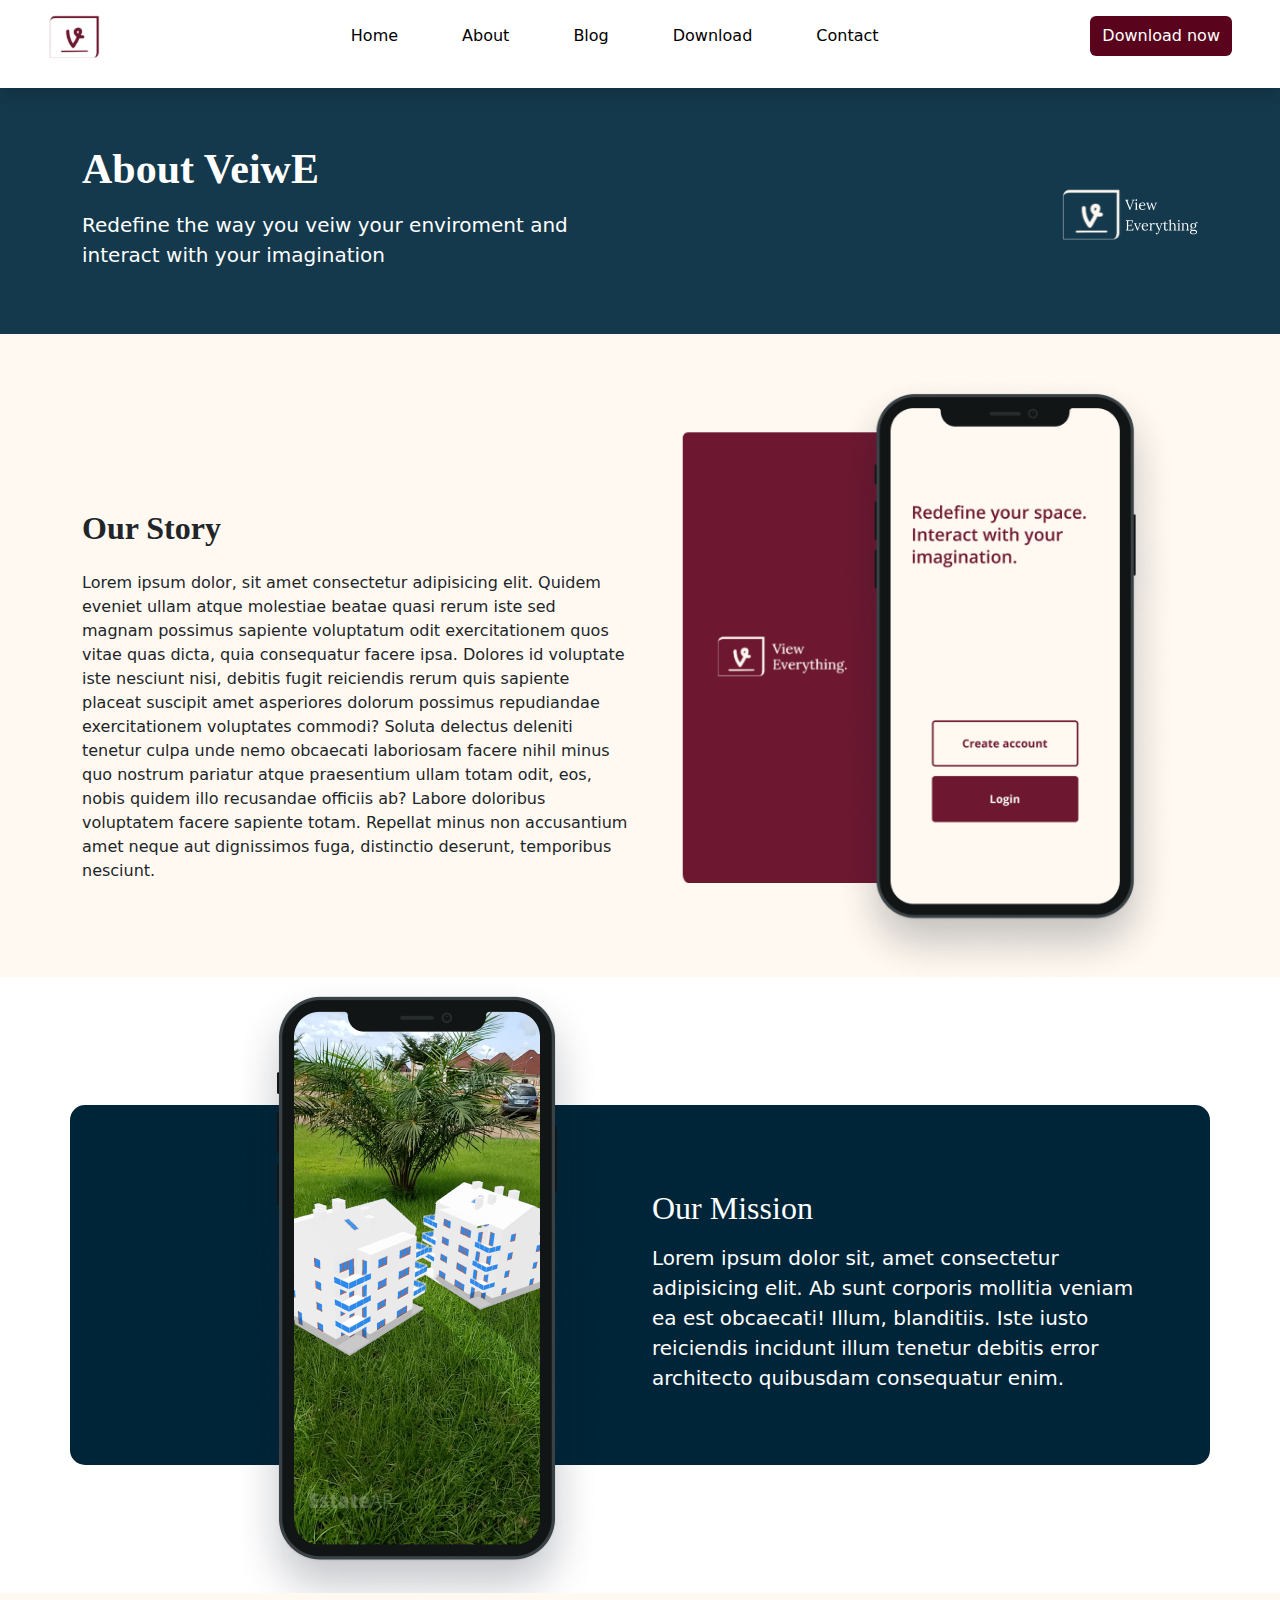
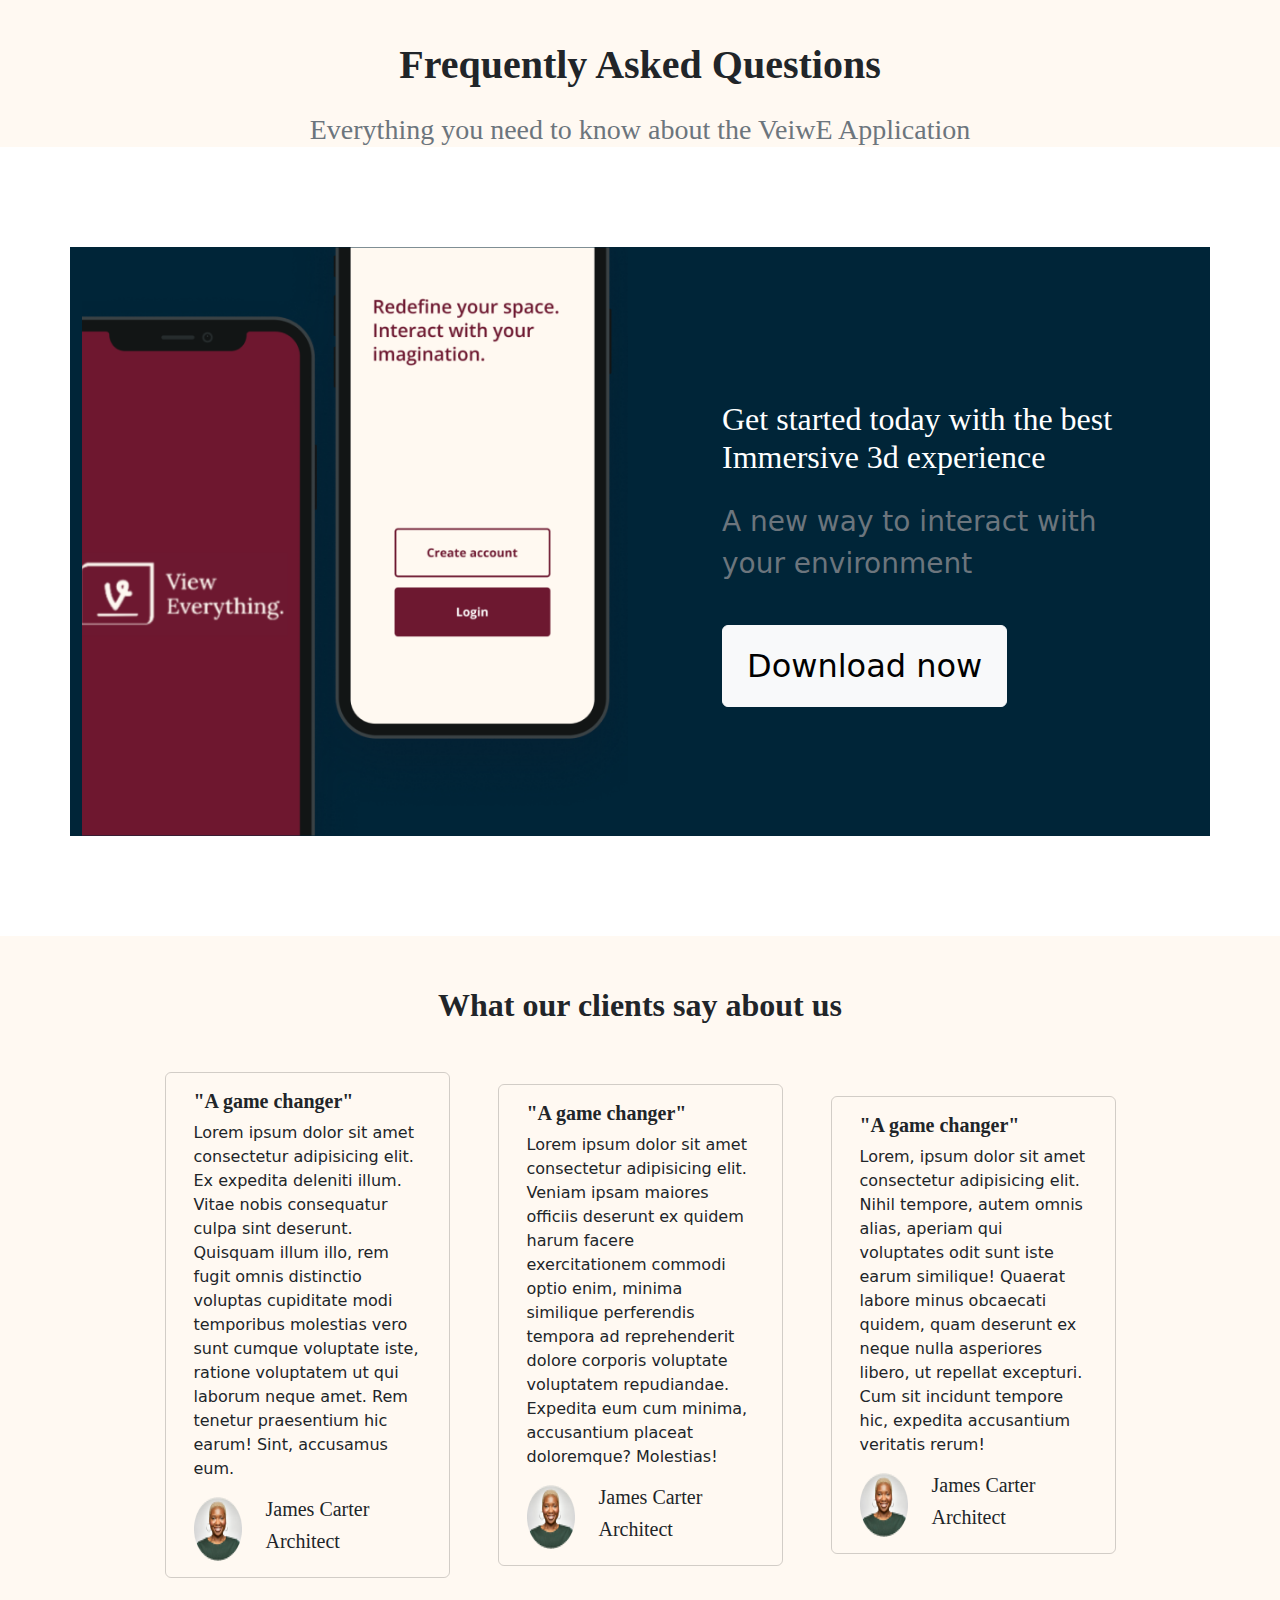
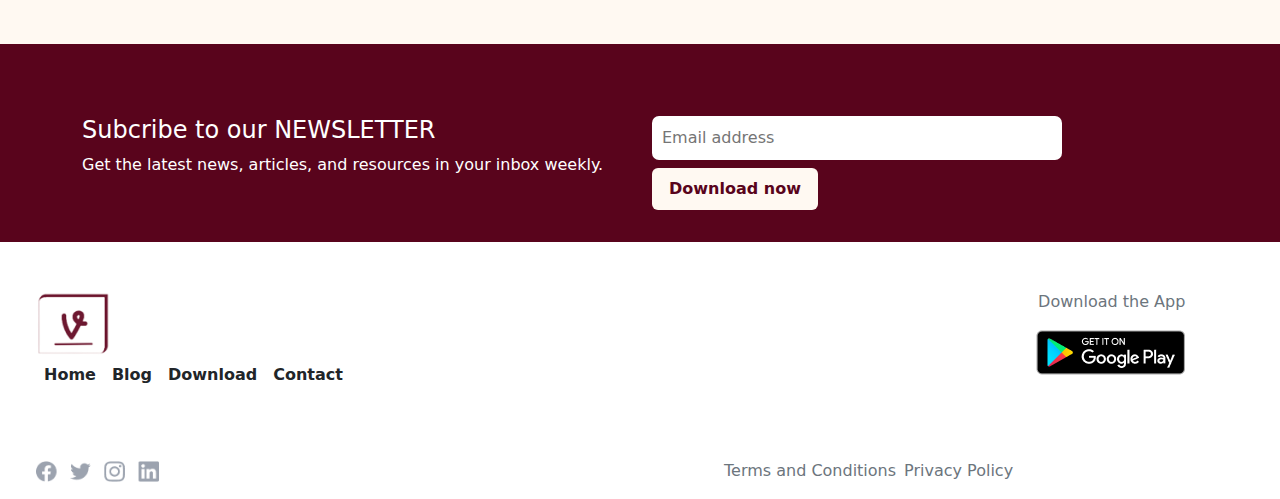
==== about.html @ 7e9eb855 "adde about page" ====
<!DOCTYPE html>
<html lang="en">
<head>
    <meta charset="UTF-8">
    <meta name="viewport" content="width=device-width, initial-scale=1.0">
    <link rel="stylesheet" href="about.css">
    <link rel="stylesheet" href="homepage.css">
    <link rel="stylesheet" href=" 	https://cdn.jsdelivr.net/npm/bootstrap@5.3.2/dist/css/bootstrap.min.css">
    <script src=" 	https://cdn.jsdelivr.net/npm/bootstrap@5.3.2/dist/js/bootstrap.bundle.min.js"></script>
    <title>About Page</title>
</head>
<body>
    <header>
        <nav class="navbar navbar-expand-lg bg-body-white shadow pb-4">
            <div class="container-fluid px-3 px-md-5">
              <a class="navbar-brand" href="#"><img src="home/image 17.png" width="70%" alt="logo"></a>
              <button class="navbar-toggler" type="button" data-bs-toggle="collapse" data-bs-target="#navbarSupportedContent" aria-controls="navbarSupportedContent" aria-expanded="false" aria-label="Toggle navigation">
                <span class="navbar-toggler-icon"></span>
              </button>
              <div class="collapse navbar-collapse" id="navbarSupportedContent">
                <ul class="navbar-nav m-auto mb-2 mb-lg-0 gap-5">
                  <li class="nav-item">
                    <a class="nav-link active navList" aria-current="page" href="index.html">Home</a>
                  </li>
                  <li class="nav-item">
                    <a class="nav-link active navList" href="about.html">About</a>
                  </li>
                  <li class="nav-item">
                    <a class="nav-link active navList" href="blog.html">Blog</a>
                  </li>
                  <li class="nav-item">
                    <a class="nav-link active navList" href="download.html">Download</a>
                  </li>
                  <li class="nav-item">
                    <a class="nav-link active navList" href="contact.html">Contact</a>
                  </li>
                </ul>
                  <button class="btn btn-success py-2" type="submit">Download now</button>
              </div>
            </div>
          </nav>
    </header>
    <section class="AfirstSec pt-5">
        <div class="container py-5 gap-5 ">
          <div class="row rowOne">
            <div class="col-12 col-lg-6 text-white">
              <h1 class="m-lg-0  pb-3 pt-5 fw-bolder">
                About VeiwE
            </h1>
            <p class="fs-5  ">Redefine the way you veiw your enviroment and interact with your imagination</p>
           </div>
            <div class="col-12 col-lg-6 text-end">
            <img src="about/Frame 40651.svg" class="pt-5 w-25 ms-auto d-none d-md-block" alt="An image of hand holding a building" width="80%">
           </div>
        </div>
        </div>
      </section>
      <section class="AsecTwo pt-5">
        <div class="container">
          <div class="row rowTwo">
            <div class="col-12 col-md-6">
              <h2 class="fw-bold mt-5">Our Story</h2>
              <p class="mt-4">Lorem ipsum dolor, sit amet consectetur adipisicing elit. Quidem eveniet ullam atque molestiae beatae quasi rerum iste sed magnam possimus sapiente voluptatum odit exercitationem quos vitae quas dicta, quia consequatur facere ipsa. Dolores id voluptate iste nesciunt nisi, debitis fugit reiciendis rerum quis sapiente placeat suscipit amet asperiores dolorum possimus repudiandae exercitationem voluptates commodi? Soluta delectus deleniti tenetur culpa unde nemo obcaecati laboriosam facere nihil minus quo nostrum pariatur atque praesentium ullam totam odit, eos, nobis quidem illo recusandae officiis ab? Labore doloribus voluptatem facere sapiente totam. Repellat minus non accusantium amet neque aut dignissimos fuga, distinctio deserunt, temporibus nesciunt.</p>
            </div>
            <div class="col-12 col-md-6">
              <img src="about/Group 15.png" class="m-auto d-grid" width="90%" alt="">
            </div>
          </div>
        </div>
    </section>
    <section class="secFour container">
        <div class="container p-5">
          <div class="row rowOne NeRF m-auto">
            <div class="col-12 col-lg-6">
              <img src="home/Yes.png" class="d-none d-lg-block yesIMg" alt="">
            </div>
            <div class="col-12 col-lg-6 text-white text-center text-lg-start">
              <h2 class="p3-5">Our Mission</h2>
              <p class="py-2 fs-5 Neural-p">Lorem ipsum dolor sit, amet consectetur adipisicing elit. Ab sunt corporis mollitia veniam ea est obcaecati! Illum, blanditiis. Iste iusto reiciendis incidunt illum tenetur debitis error architecto quibusdam consequatur enim.</p>
              <img src="home/Yes.png" class="d-block m-auto d-lg-none w-100" alt="">
            </div>
            
          </div>
        </div>
    </section>
    <section class="secFive container-fluid px-5 text-md-center">
        <h2 class="fs-1 fw-bold pt-5 pb-3 ">Frequently Asked Questions</h2>
        <h3 class="text-secondary">Everything you need to know about the VeiwE Application </h3>
        
      </section>
      <section class="secSix container">
        <div>
          <div class="row rowSix">
            <div class="col-12 col-md-6 d-xperience1">
              <img src="home/image 14.png" class="w-100" alt="">
            </div>
            <div class="col-12 col-md-6 text-white d-xperience2 text-center text-md-start">
              <h2 class="pt-5">Get started today with the best Immersive 3d experience</h2>
                <p class="py-3 fs-3 Neural-p text-secondary">A new way to interact with your environment</p>
                <button class="btn btn-light py-3 px-4 my-4 mt-md-2 fs-2">Download now</button>
            </div>
          </div>
        </div>
      </section> 
      <section class="sec8">
        <h2 class="text-center fw-bold">
          What our clients say about us
        </h2>
        <div class="container mt-5">
          <div class="row gap-5 rowOne">
            <div class="card bg-transparent mb-3 col-12 col-lg-3">
              <div class="card-body">
                <h5 class="card-title fw-bold">"A game changer"</h5>
                <p class="card-text">Lorem ipsum dolor sit amet consectetur adipisicing elit. Ex expedita deleniti illum. Vitae nobis consequatur culpa sint deserunt. Quisquam illum illo, rem fugit omnis distinctio voluptas cupiditate modi temporibus molestias vero sunt cumque voluptate iste, ratione voluptatem ut qui laborum neque amet. Rem tenetur praesentium hic earum! Sint, accusamus eum.</p>
                <div class="d-flex gap-4">
                  <img src="home/Ellipse 1-1.png" width="">
                  <div>
                    <h5 class="fw-lighter">James Carter</h5>
                    <h5>Architect</h5>
                  </div>
                </div>
              </div>
            </div>
            <div class="card bg-transparent mb-3 col-12 col-lg-3">
              <div class="card-body">
                <h5 class="card-title fw-bold">"A game changer"</h5>
                <p class="card-text">Lorem ipsum dolor sit amet consectetur adipisicing elit. Veniam ipsam maiores officiis deserunt ex quidem harum facere exercitationem commodi optio enim, minima similique perferendis tempora ad reprehenderit dolore corporis voluptate voluptatem repudiandae. Expedita eum cum minima, accusantium placeat doloremque? Molestias!</p>
                <div class="d-flex gap-4">
                  <img src="home/Ellipse 1-1.png" width="">
                  <div>
                    <h5 class="fw-lighter">James Carter</h5>
                    <h5>Architect</h5>
                  </div>
                </div>
              </div>
            </div>
            <div class="card bg-transparent  mb-3 col-12 col-lg-3">
              <div class="card-body ">
                <h5 class="card-title fw-bold">"A game changer"</h5>
                <p class="card-text">Lorem, ipsum dolor sit amet consectetur adipisicing elit. Nihil tempore, autem omnis alias, aperiam qui voluptates odit sunt iste earum similique! Quaerat labore minus obcaecati quidem, quam deserunt ex neque nulla asperiores libero, ut repellat excepturi. Cum sit incidunt tempore hic, expedita accusantium veritatis rerum!</p>
                <div class="d-flex gap-4">
                  <img src="home/Ellipse 1-1.png" width="">
                  <div>
                    <h5 class="fw-lighter">James Carter</h5>
                    <h5>Architect</h5>
                  </div>
                </div>
              </div>
            </div>
          </div>  
        </div>
      </section>
      <footer>
        <div class="bg-1-f text-white p-4" >
          <div class="container mt-5">
            <div class="row">
              <div class="col-12 col-md-6">
                <h4 style="overflow-y: hidden;">Subcribe to our NEWSLETTER</h4>
                <P>Get the latest news, articles, and resources in your inbox weekly.</P>
              </div>
              <div class="col-12 col-md-6">
                <input type="email" placeholder="Email address" style="width: 75%; padding: 10px; border-radius: 7px; border: none;">
                <button class="btn btn-ligh py-2 px-3 my-2 mt-md-2 fw-bold">Download now</button>
              </div>
            </div>
          </div>
        </div>
        <div class="container-fluid mt-5">
          <div class="row">
            <div class="col-12 col-md-5">
              <img src="home/image 17.png" alt="" class="ms-4">
              <ul class="d-flex gap-3 fw-bold py-2" style="list-style: none;">
                <li>Home</li>
                <li>Blog</li>
                <li>Download</li>
                <li>Contact</li>
              </ul>
            </div>
            <div class="col-12 col-md-6 ms-4 text-md-end">
              <p class="text-secondary">Download the App</p>
              <img src="home/Frame 10.png" alt="">
            </div>
          </div>
        </div>
        <div class="container-fluid mt-5">
           <div class="row gap-5">
            <div class="col-12 col-md-6">
              <img src="home/Icons.png" class="ms-4 icons" alt="">
             </div>
             <div class="col-12 col-md-5 ms-4 d-flex gap-2">
               <p class="text-secondary">Terms and Conditions</p>
               <p class="text-secondary ">Privacy Policy</p>
             </div>
           </div> 
        </div>
      </footer>
</body>
</html>
---- about.css ----
.AsecTwo {
    background-color: #fff9f1;
}
.AfirstSec {
    background-color: #14394c;
}
---- homepage.css ----
header {
    position: fixed !important;
    width: 100%;
    top: 0;
    background-color: white;
    position: relative;
    z-index: 2;
}
main {
    margin-top: 15%;
}
.btn-success {
    background-color: #59041C !important;
    border: none !important;
}
h1, h2, h3, h5, h6 {
    font-family: lora;
}
.navList {
    font-weight: 500 !important;
}
.navList:hover {
    border-bottom: 2px solid #59041C ;
    color: #59041C !important;
    font-weight: 500;
}
h1 {
    font-size: 42px !important;
    width: 85%;
}
.firstSec {
    background-color: #FFF9F2;
}
ul {
    list-style: image-set(
        url(home/mark.png)
    );
}
.Partners {
    width: 90%;
}
.secFour {
    background-color: #002538;
    height: 80vh;
    /* overflow-y: hidden; */
}
.yesImg {
    width: 80%;
    /* height: 70vh !important; */
}
.secFive {
    background-color: #FFF9F2;
    position: relative;
    z-index: 1;
}
.secSix {
    margin: 100px;
    background-color: #002538;
}
.bg-body-whit {
    background-color: white !important;
    border-top: 3px solid #59041C;
    border-right: 3px solid #59041C;
    border-radius: 10px;
}
.bg-transparent {
    background-color: transparent !important;
}
.frame-img {
    width: 0%;
    /* height: 330px; */
}
.sec8 {
    background-color: #FFF9F2;
    padding: 50px;
    margin-top: 20px;
}
.bg-1-f {
    background-color: #59041C;
}
.btn-ligh {
    background-color: #FFF9F2 !important;
    color: #59041C !important;
}
.icons {
    width: 35%;
}
@media screen and (min-width:769px) {
    main {
        margin-top: 4%;
    }
    .rowOne, .rowTwo, .rowFive {
        display: flex ;
        align-items: center;
        justify-content: center;
    }
    .rowSix {
        display: flex;
        align-items: center;
        gap: 70px;
    }
    .Partners {
        width: 30%;
    }
    
    .frame-img {
        width: 70%;
        height: 330px;
    }
    .n-p {
        width: 80%;
    }
    .d-xperience2 {
        width: 38% !important;
    }
    .icons {
        width: 20% !important;
    }
}
@media screen and (min-width:981px) {
    main {
        margin-top: 4%;
    }
    .rowOne, .rowTwo, .rowFive {
        display: flex ;
        align-items: center;
        justify-content: center;
    }
    .rowSix {
        display: flex;
        align-items: center;
        gap: 70px;
    }
    .Partners {
        width: 30%;
    }
    .secFour {
        background-color: #002538;
        height: 40vh;
        margin-top: 10%;
        margin-bottom: 10%;
        border-radius: 15px;
    }
    .NeRF {
        position: relative;
        bottom: 170px;
    }
    /* .Neural-p {
        width: 350px;
    } */
    .yesIMg {
        margin-left: 20%;
        position: relative;
        
    }
    .frame-img {
        width: 70%;
        height: 330px;
    }
    .n-p {
        width: 80%;
    }
    .d-xperience2 {
        width: 38% !important;
    }
    
}
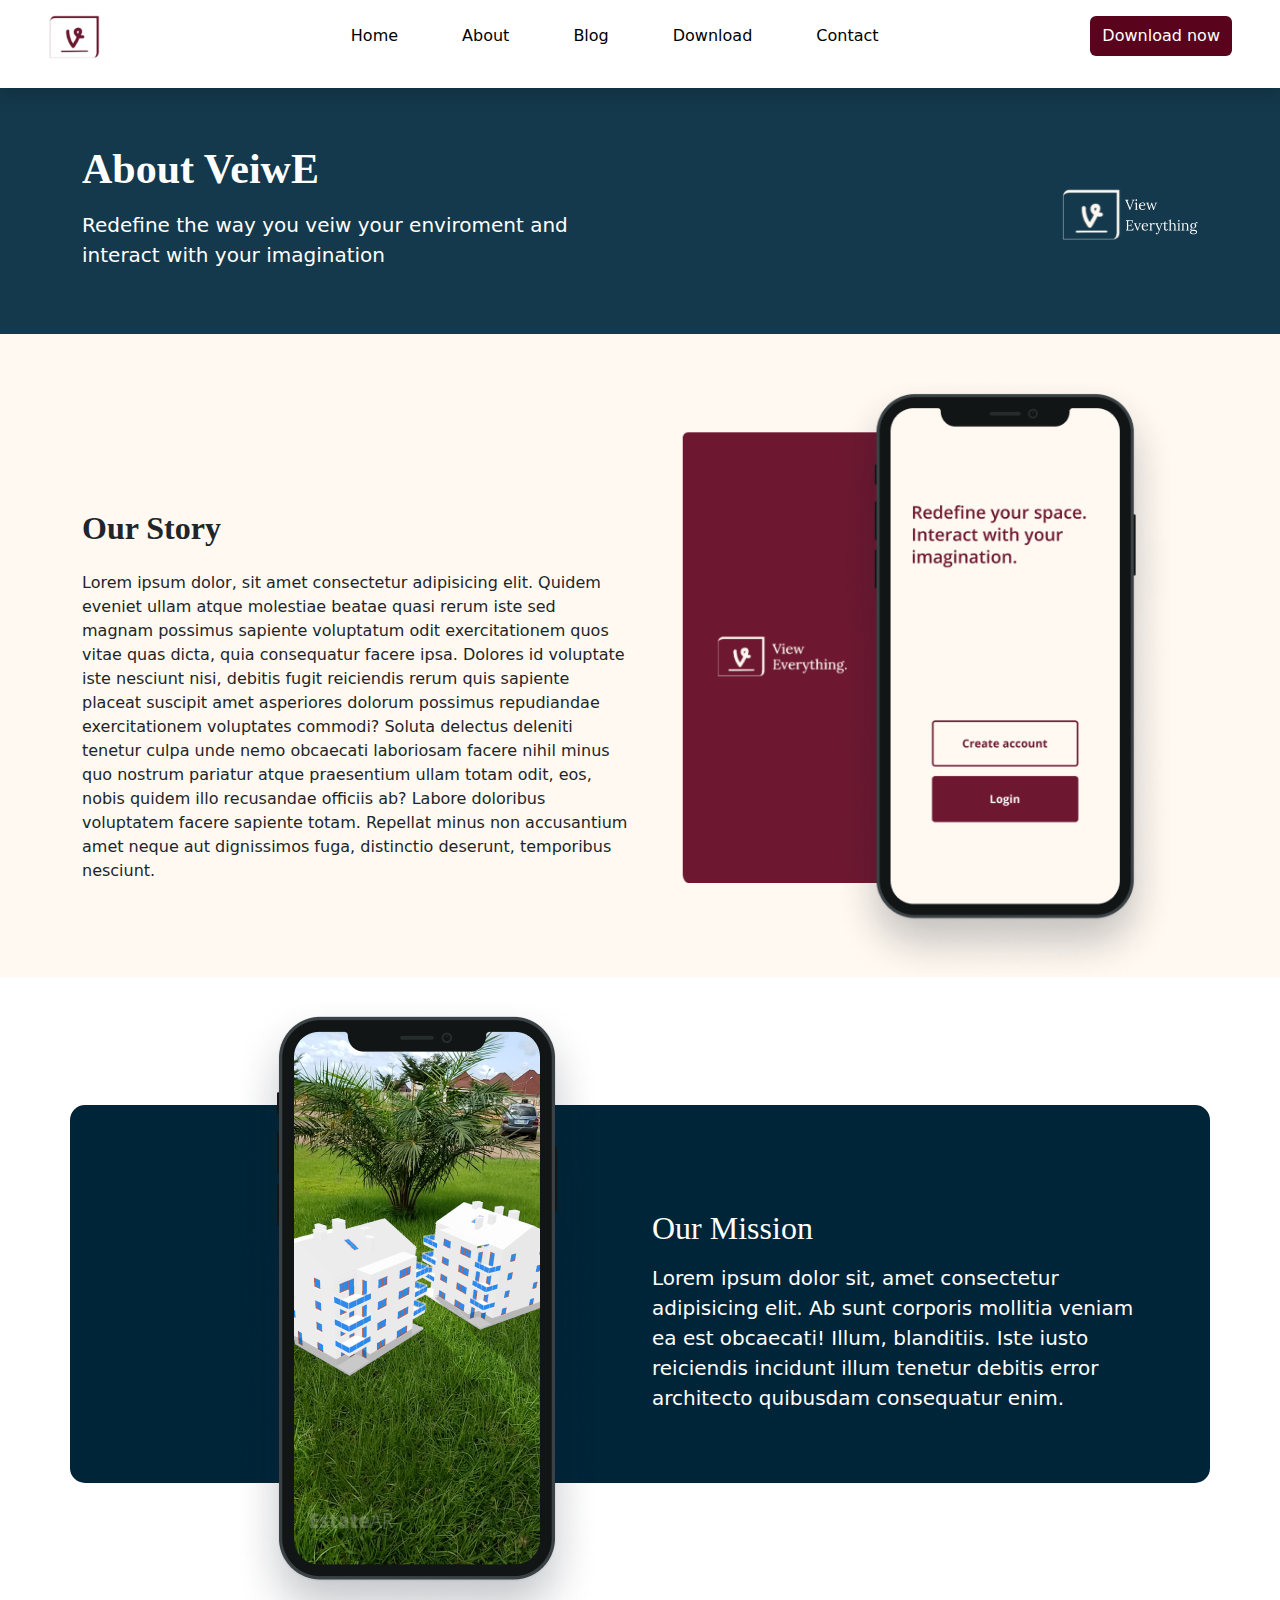
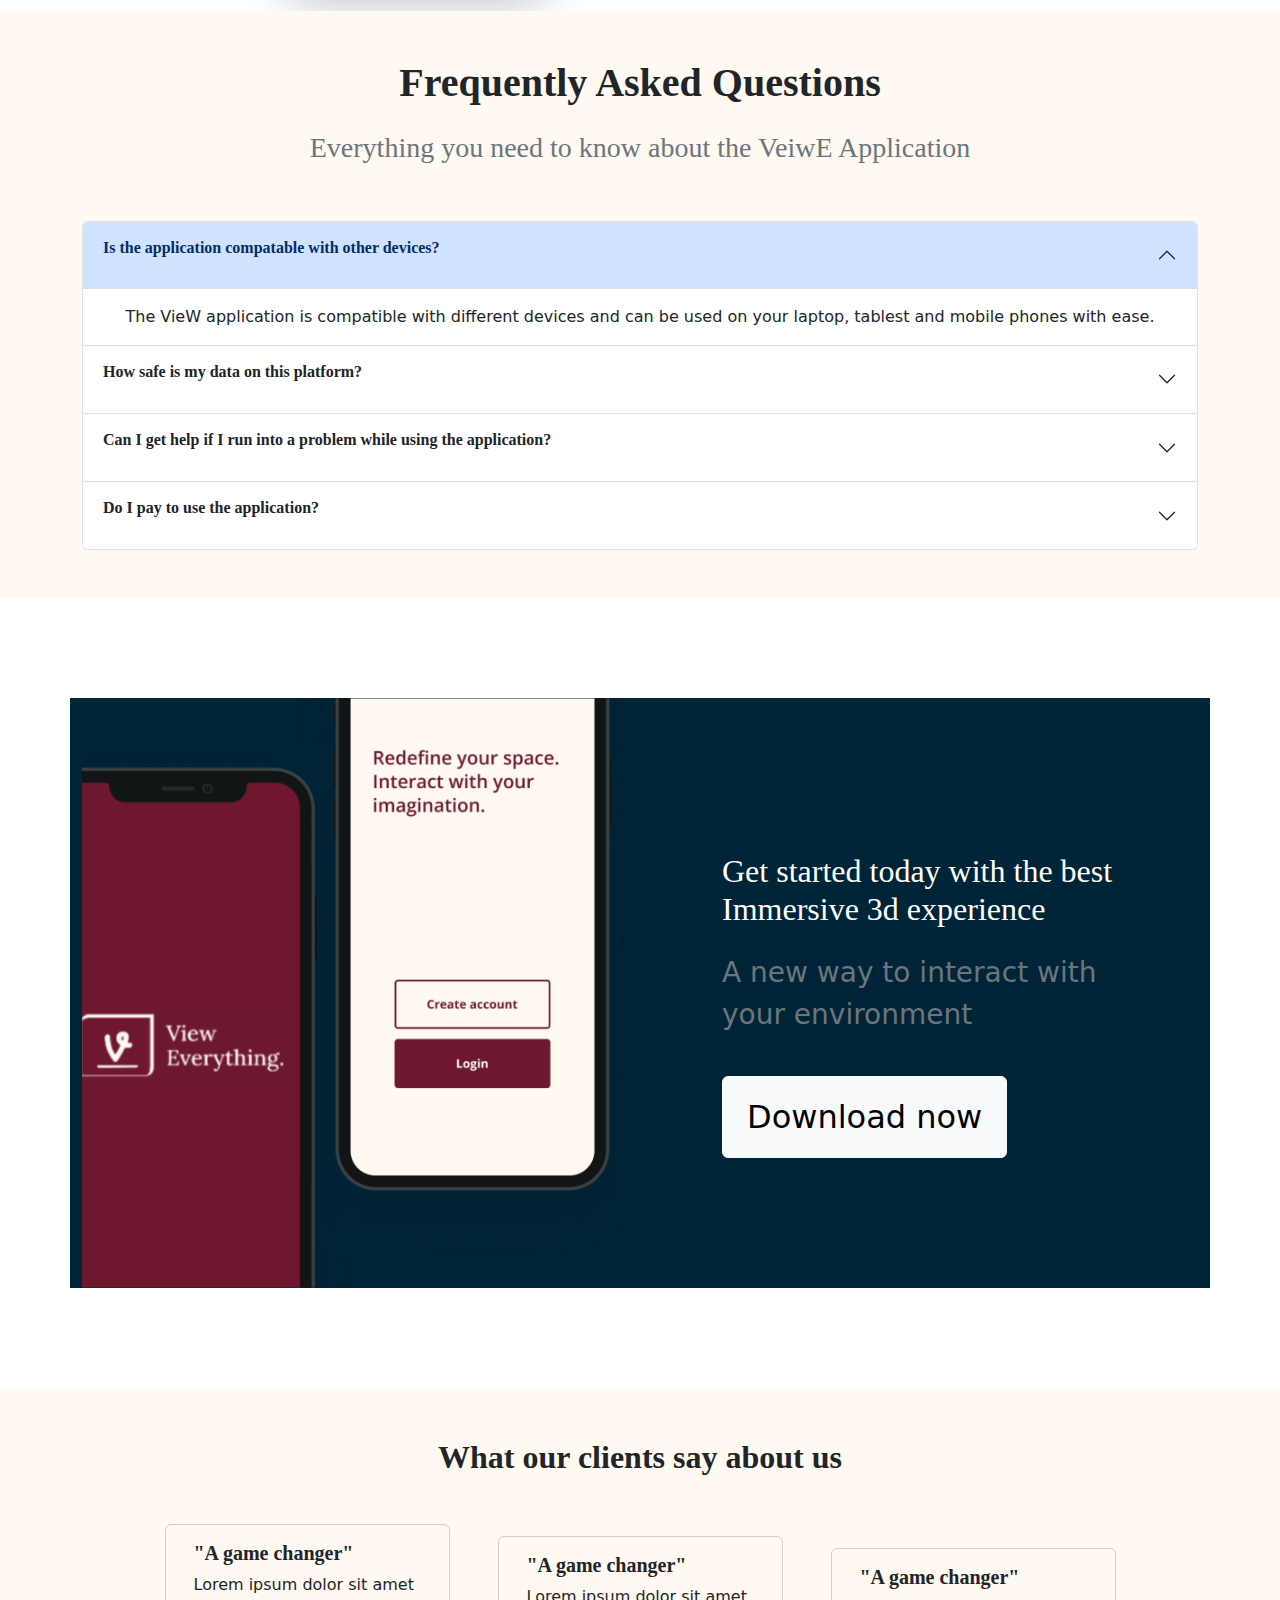
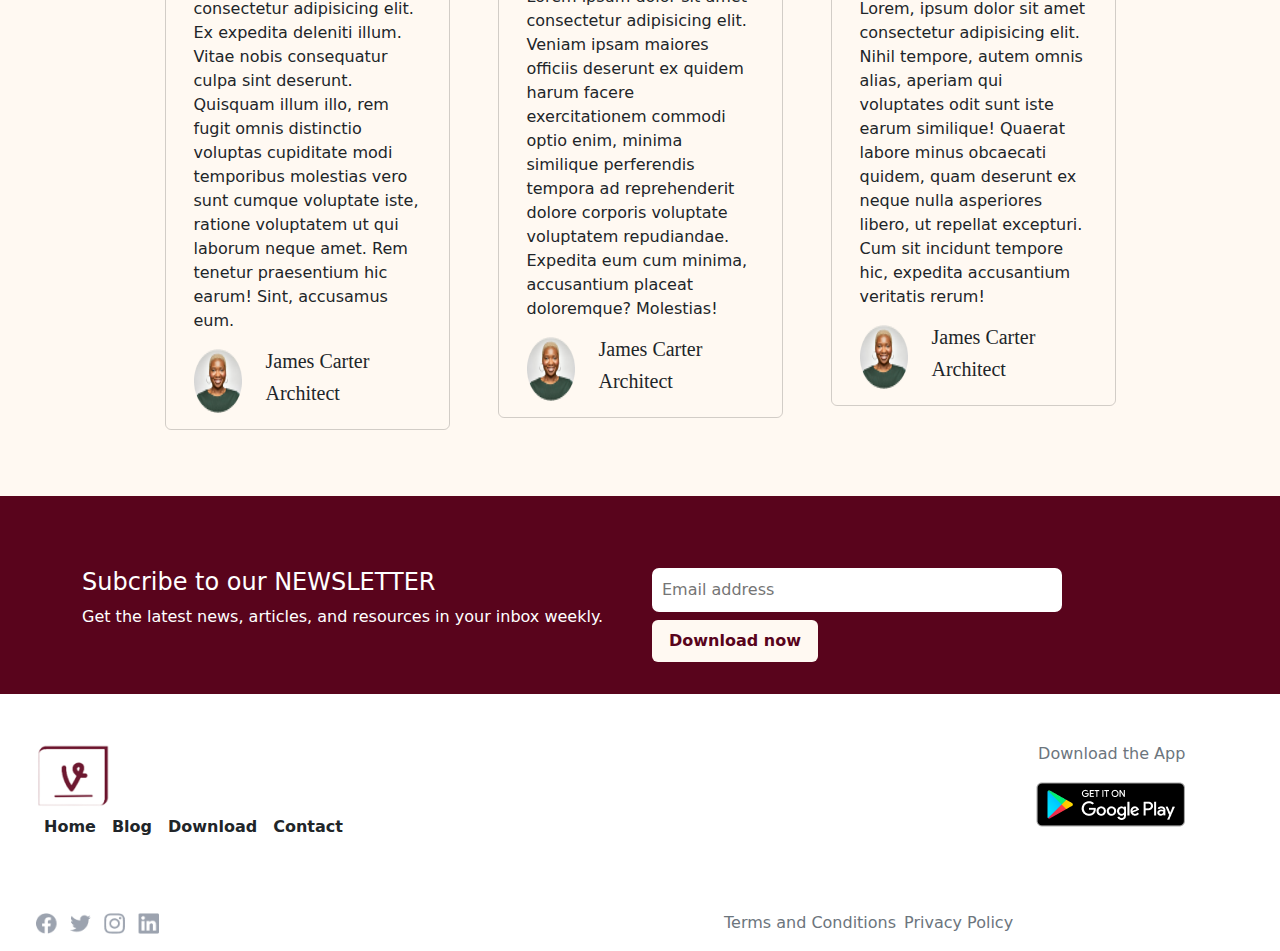
==== commit ab900afc: "made adjustment on the pages" ====
--- a/about.html
+++ b/about.html
@@ -86,7 +86,58 @@
     <section class="secFive container-fluid px-5 text-md-center">
         <h2 class="fs-1 fw-bold pt-5 pb-3 ">Frequently Asked Questions</h2>
         <h3 class="text-secondary">Everything you need to know about the VeiwE Application </h3>
-        
+        <div class="py-5 container">
+          <div class="accordion" id="accordionExample">
+            <div class="accordion-item">
+              <h2 class="accordion-header">
+                <button class="accordion-button" type="button" data-bs-toggle="collapse" data-bs-target="#collapseOne" aria-expanded="true" aria-controls="collapseOne">
+                  <p class="fw-bold">Is the application compatable with other devices?</p>
+                </button>
+              </h2>
+              <div id="collapseOne" class="accordion-collapse collapse show" data-bs-parent="#accordionExample">
+                <div class="accordion-body">
+                  The VieW application is compatible with different devices and can be used on your laptop, tablest and mobile phones with ease.
+                </div>
+              </div>
+            </div>
+            <div class="accordion-item">
+              <h2 class="accordion-header">
+                <button class="accordion-button collapsed" type="button" data-bs-toggle="collapse" data-bs-target="#collapseTwo" aria-expanded="false" aria-controls="collapseTwo">
+                  <p><strong>How safe is my data on this platform?</strong></p>
+                </button>
+              </h2>
+              <div id="collapseTwo" class="accordion-collapse collapse" data-bs-parent="#accordionExample">
+                <div class="accordion-body">
+                  <strong>This is the second item's accordion body.</strong> It is hidden by default, until the collapse plugin adds the appropriate classes that we use to style each element. These classes control the overall appearance, as well as the showing and hiding via CSS transitions. You can modify any of this with custom CSS or overriding our default variables. It's also worth noting that just about any HTML can go within the <code>.accordion-body</code>, though the transition does limit overflow.
+                </div>
+              </div>
+            </div>
+            <div class="accordion-item">
+              <h2 class="accordion-header">
+                <button class="accordion-button collapsed" type="button" data-bs-toggle="collapse" data-bs-target="#collapseThree" aria-expanded="false" aria-controls="collapseThree">
+                  <p class="fw-bold">Can I get help if I run into a problem while using the application?</p>
+                </button>
+              </h2>
+              <div id="collapseThree" class="accordion-collapse collapse" data-bs-parent="#accordionExample">
+                <div class="accordion-body">
+                  <strong>This is the third item's accordion body.</strong> It is hidden by default, until the collapse plugin adds the appropriate classes that we use to style each element. These classes control the overall appearance, as well as the showing and hiding via CSS transitions. You can modify any of this with custom CSS or overriding our default variables. It's also worth noting that just about any HTML can go within the <code>.accordion-body</code>, though the transition does limit overflow.
+                </div>
+              </div>
+            </div>
+            <div class="accordion-item">
+              <h2 class="accordion-header">
+                <button class="accordion-button collapsed" type="button" data-bs-toggle="collapse" data-bs-target="#collapseThree" aria-expanded="false" aria-controls="collapseThree">
+                  <p class="fw-bold">Do I pay to use the application?</p>
+                </button>
+              </h2>
+              <div id="collapseThree" class="accordion-collapse collapse" data-bs-parent="#accordionExample">
+                <div class="accordion-body">
+                  <strong>This is the third item's accordion body.</strong> It is hidden by default, until the collapse plugin adds the appropriate classes that we use to style each element. These classes control the overall appearance, as well as the showing and hiding via CSS transitions. You can modify any of this with custom CSS or overriding our default variables. It's also worth noting that just about any HTML can go within the <code>.accordion-body</code>, though the transition does limit overflow.
+                </div>
+              </div>
+            </div>
+          </div>
+        </div>
       </section>
       <section class="secSix container">
         <div>
--- a/homepage.css
+++ b/homepage.css
@@ -136,14 +136,14 @@
     }
     .secFour {
         background-color: #002538;
-        height: 40vh;
+        height: 42vh;
         margin-top: 10%;
         margin-bottom: 10%;
         border-radius: 15px;
     }
     .NeRF {
         position: relative;
-        bottom: 170px;
+        bottom: 150px;
     }
     /* .Neural-p {
         width: 350px;
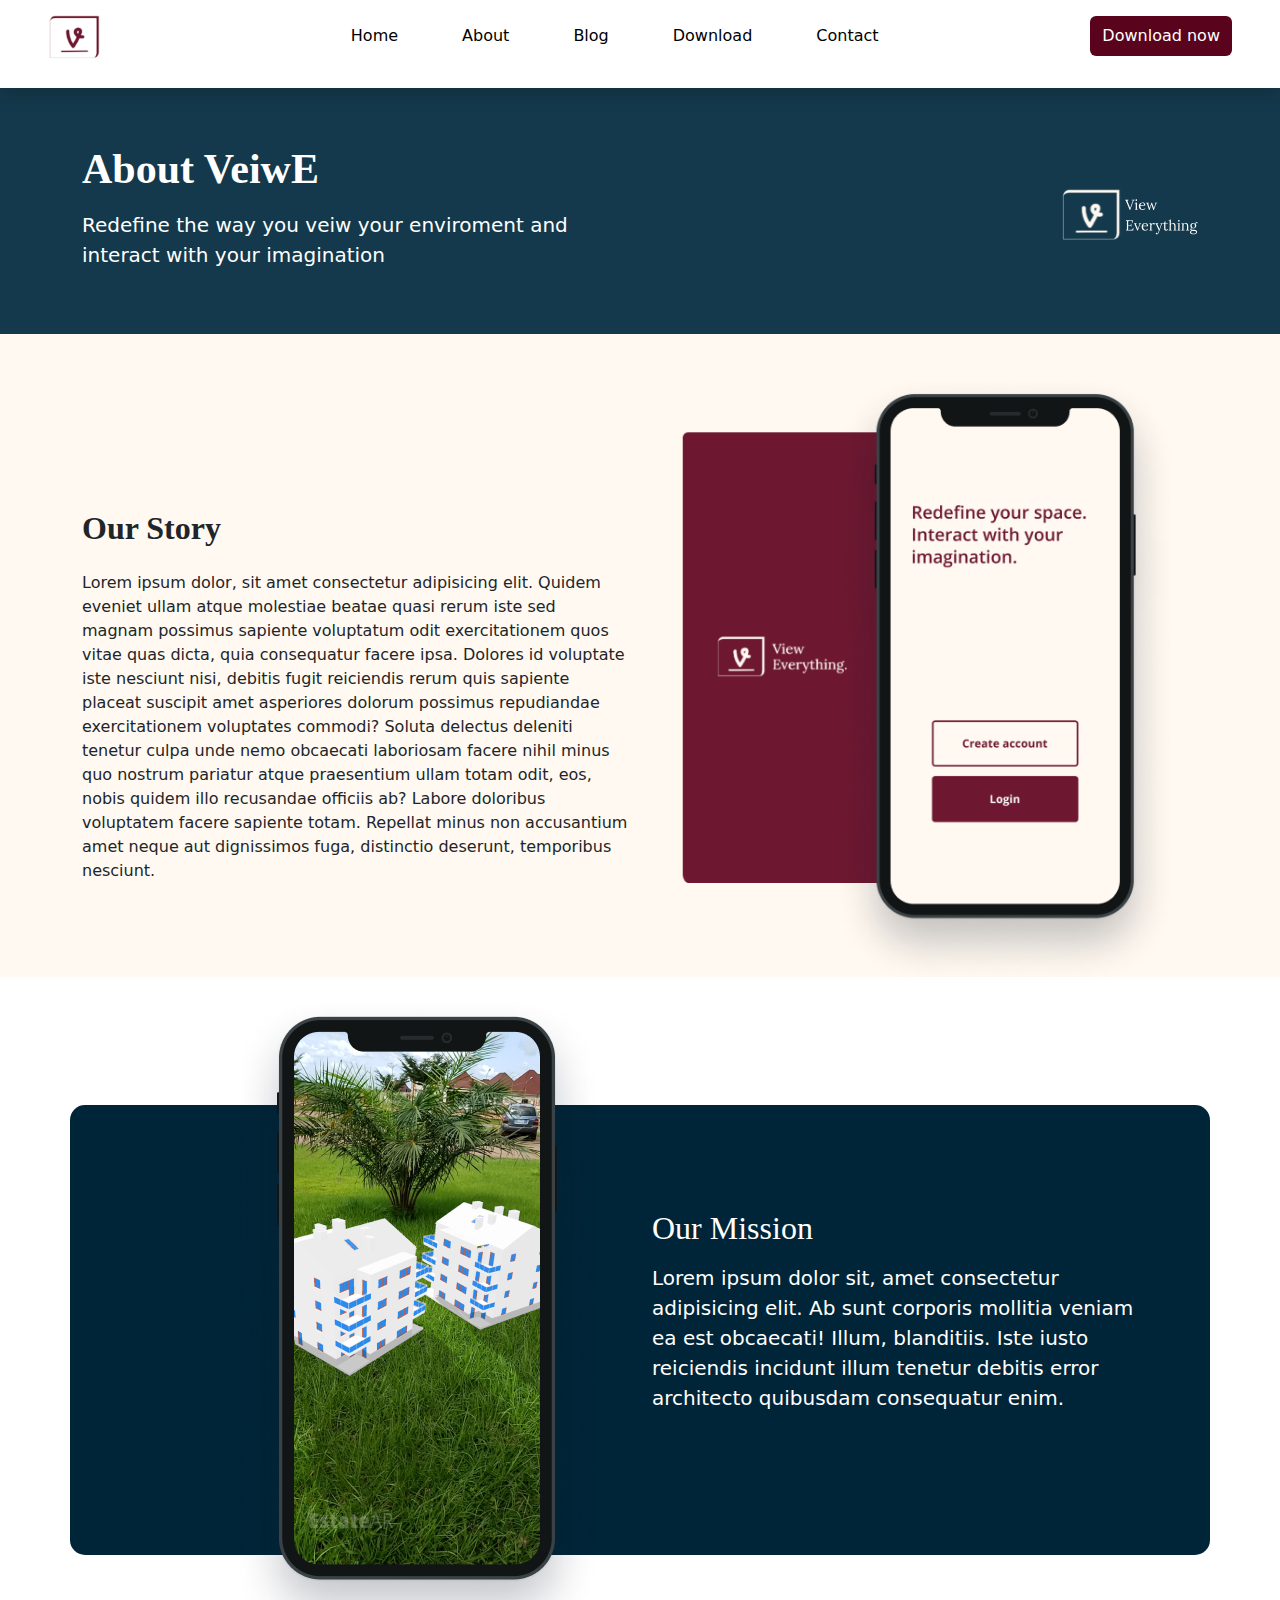
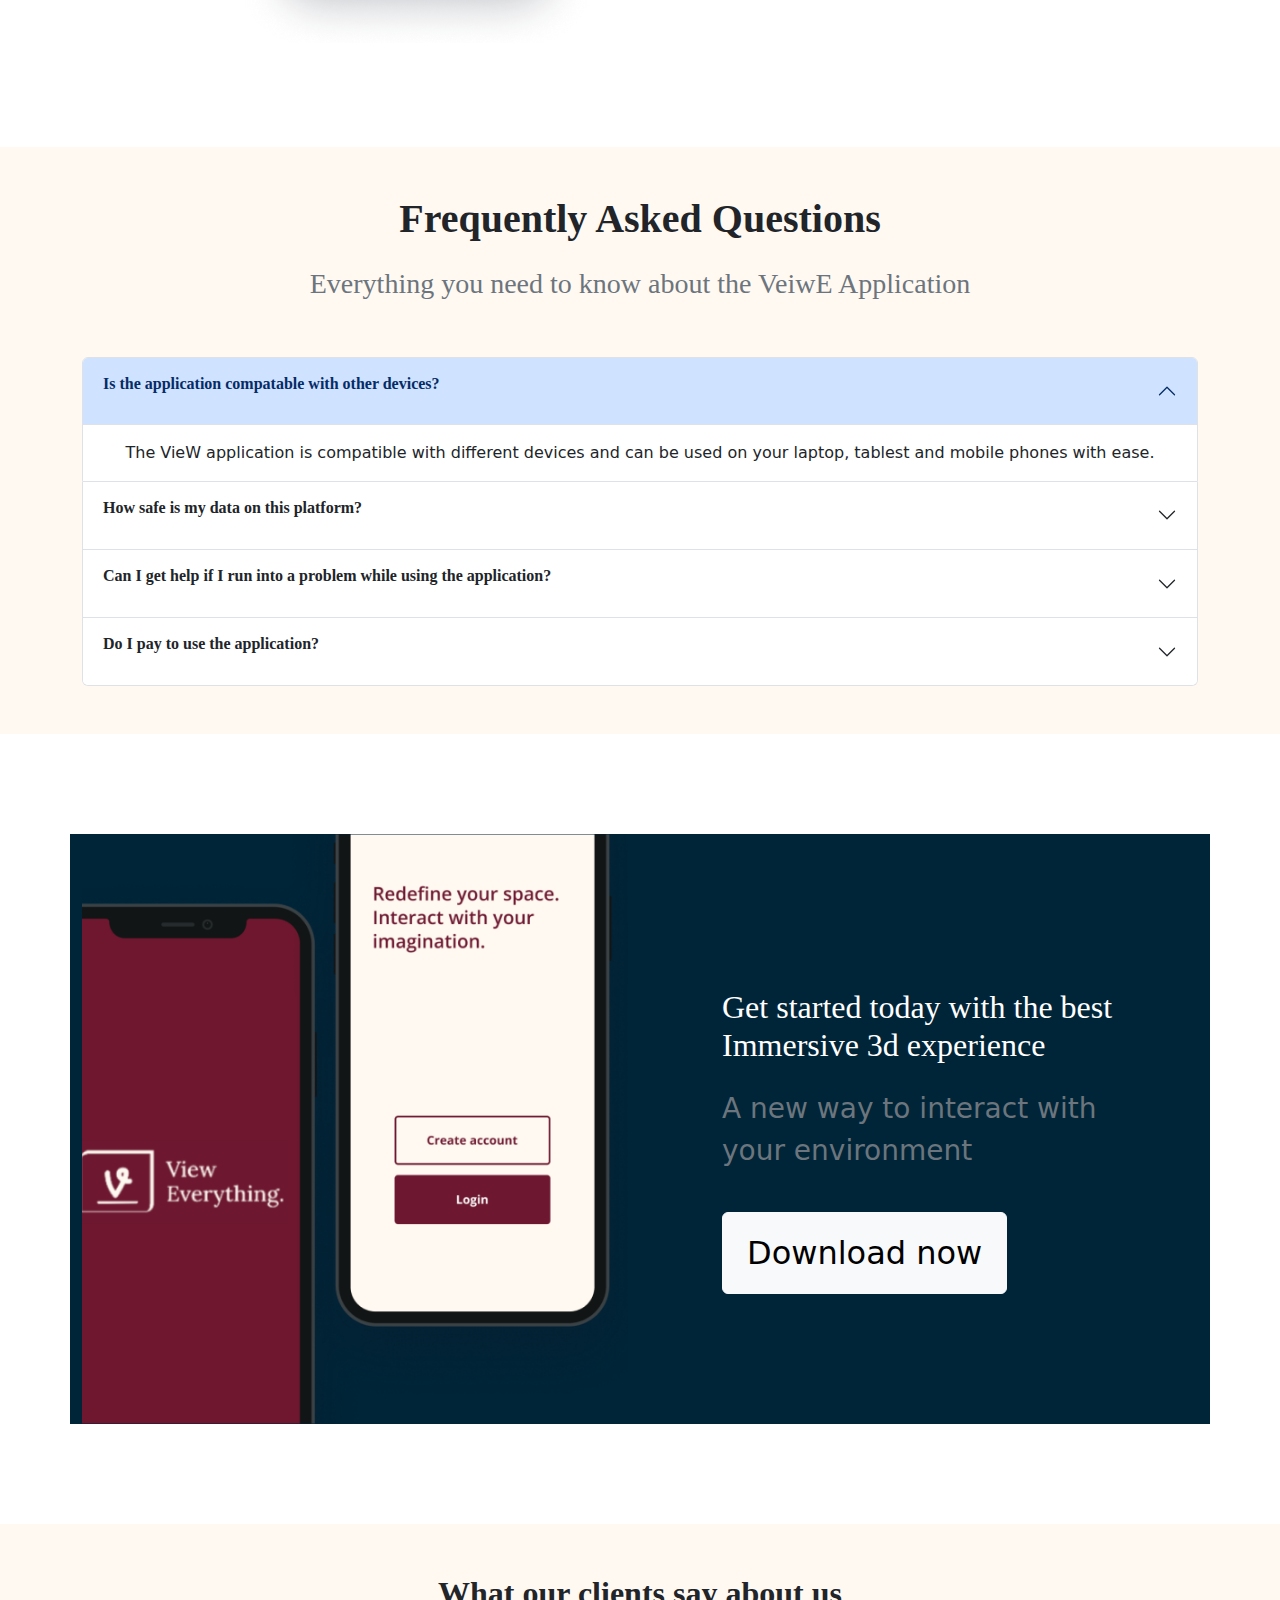
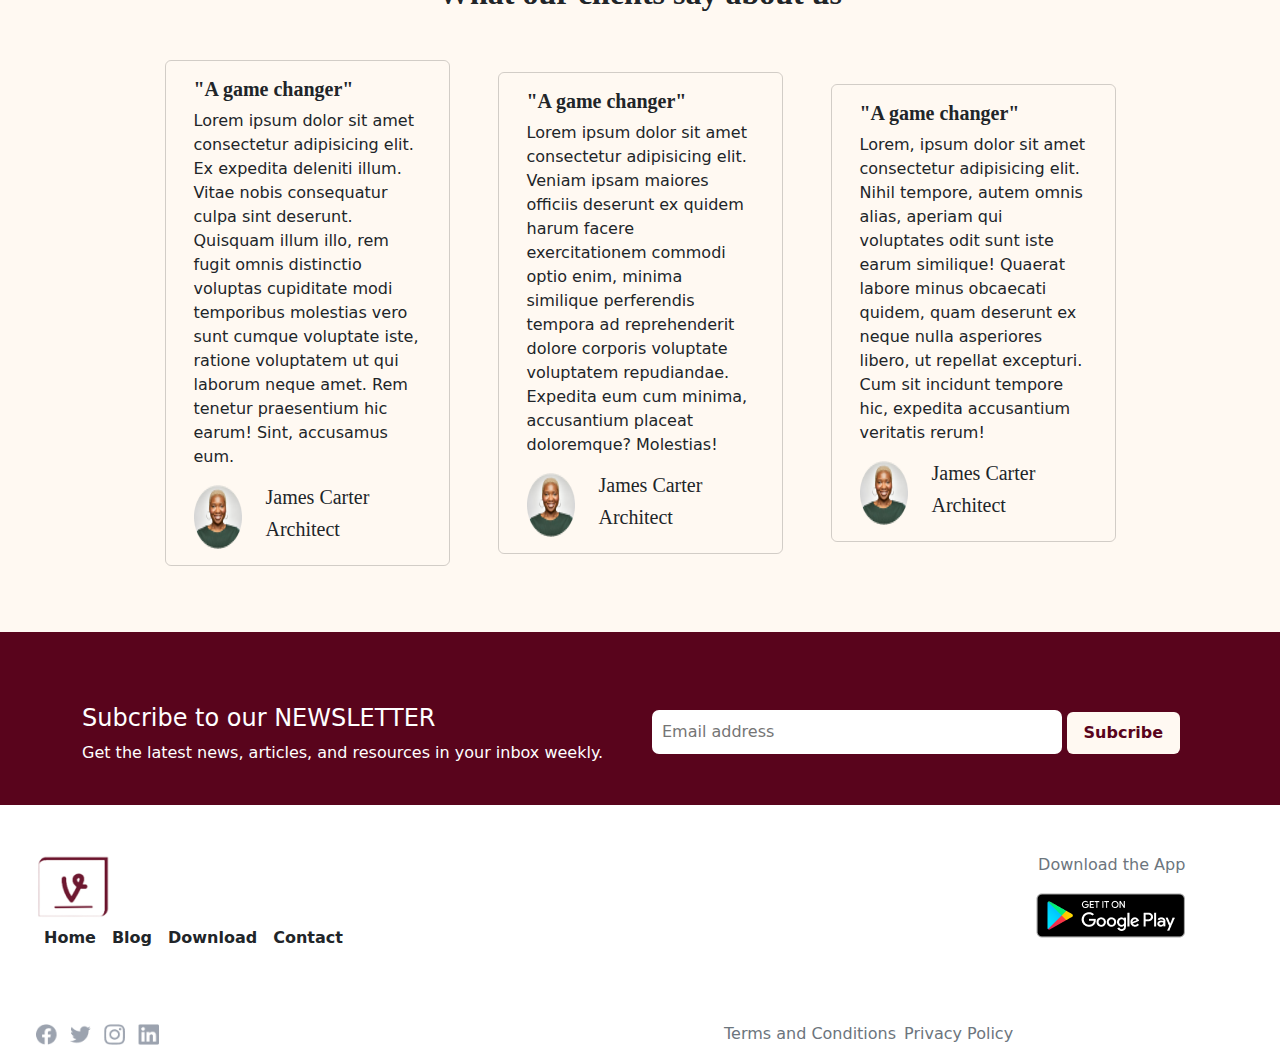
==== commit c310ef9e: "adjustment" ====
--- a/about.html
+++ b/about.html
@@ -211,7 +211,7 @@
               </div>
               <div class="col-12 col-md-6">
                 <input type="email" placeholder="Email address" style="width: 75%; padding: 10px; border-radius: 7px; border: none;">
-                <button class="btn btn-ligh py-2 px-3 my-2 mt-md-2 fw-bold">Download now</button>
+                <button class="btn btn-ligh py-2 px-3 my-2 mt-md-2 fw-bold">Subcribe</button>
               </div>
             </div>
           </div>
--- a/homepage.css
+++ b/homepage.css
@@ -136,10 +136,11 @@
     }
     .secFour {
         background-color: #002538;
-        height: 42vh;
+        height: 50vh;
         margin-top: 10%;
-        margin-bottom: 10%;
+        margin-bottom: 15%;
         border-radius: 15px;
+
     }
     .NeRF {
         position: relative;
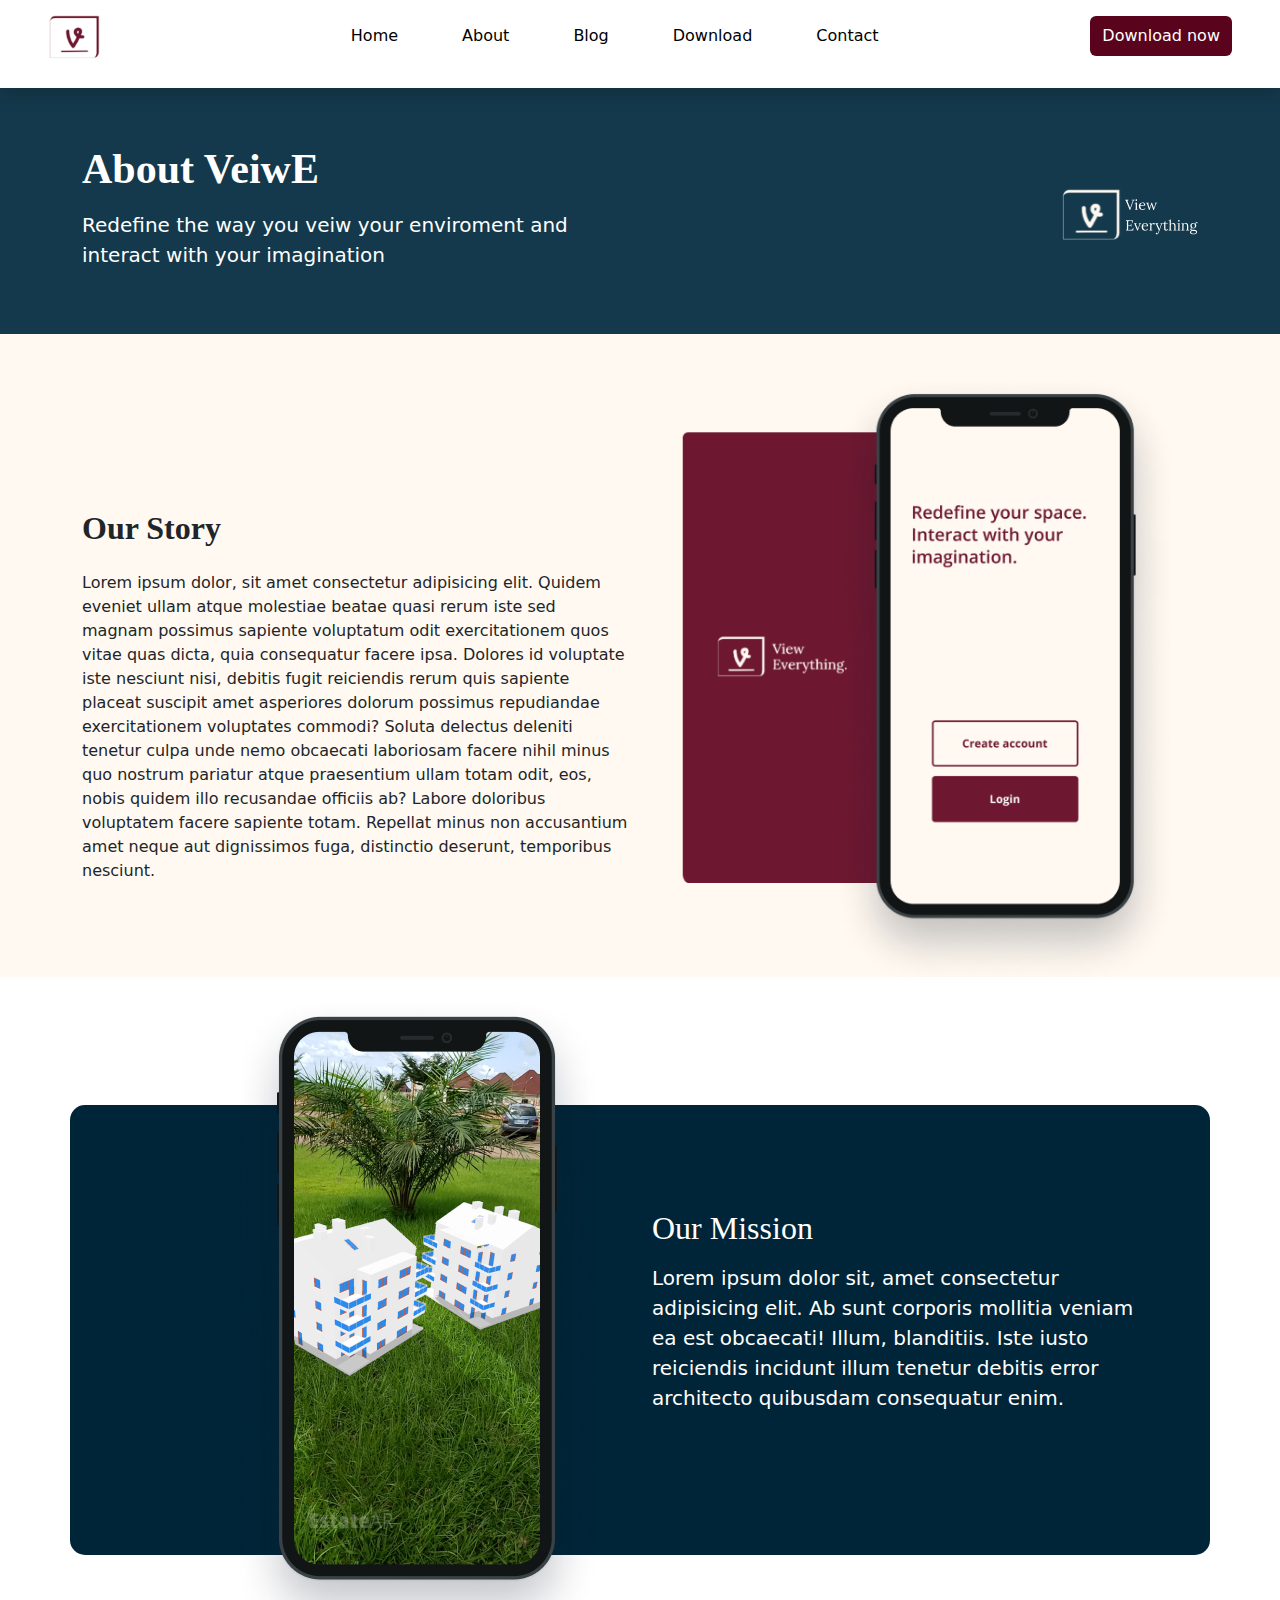
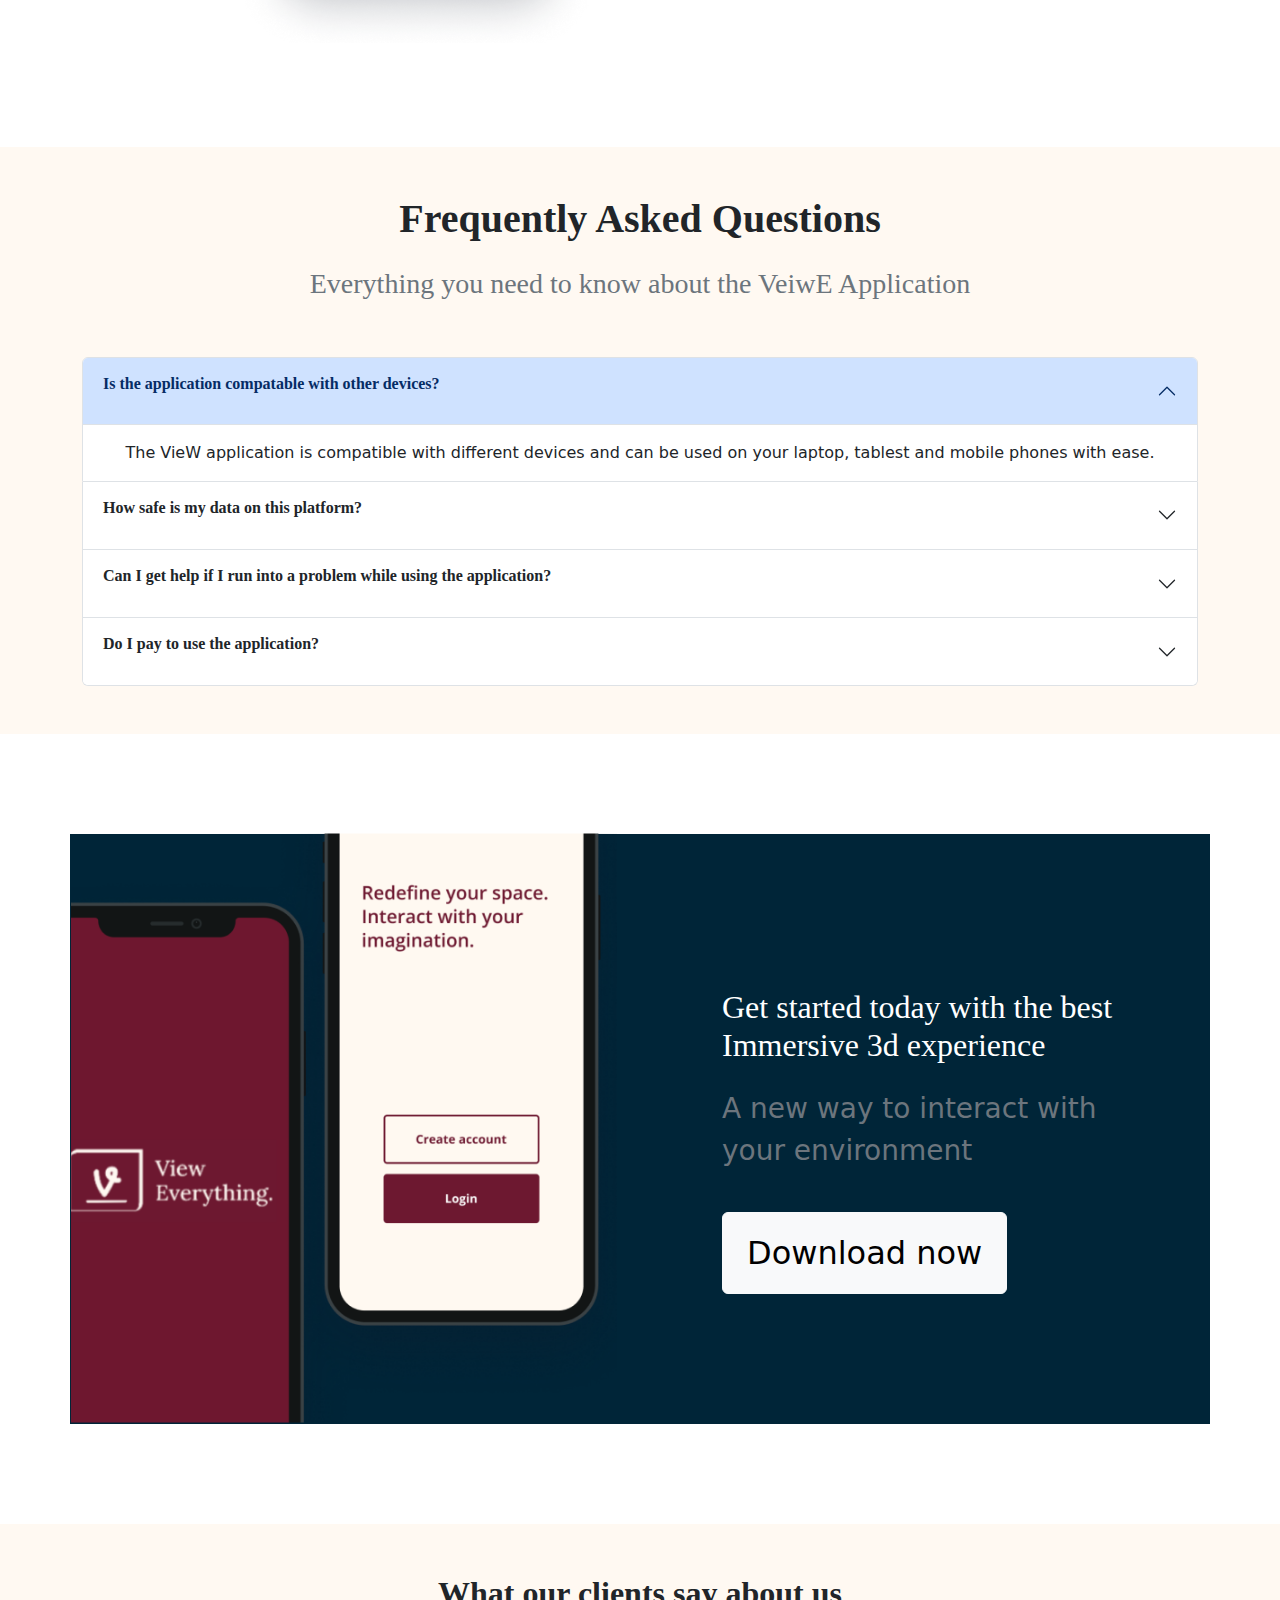
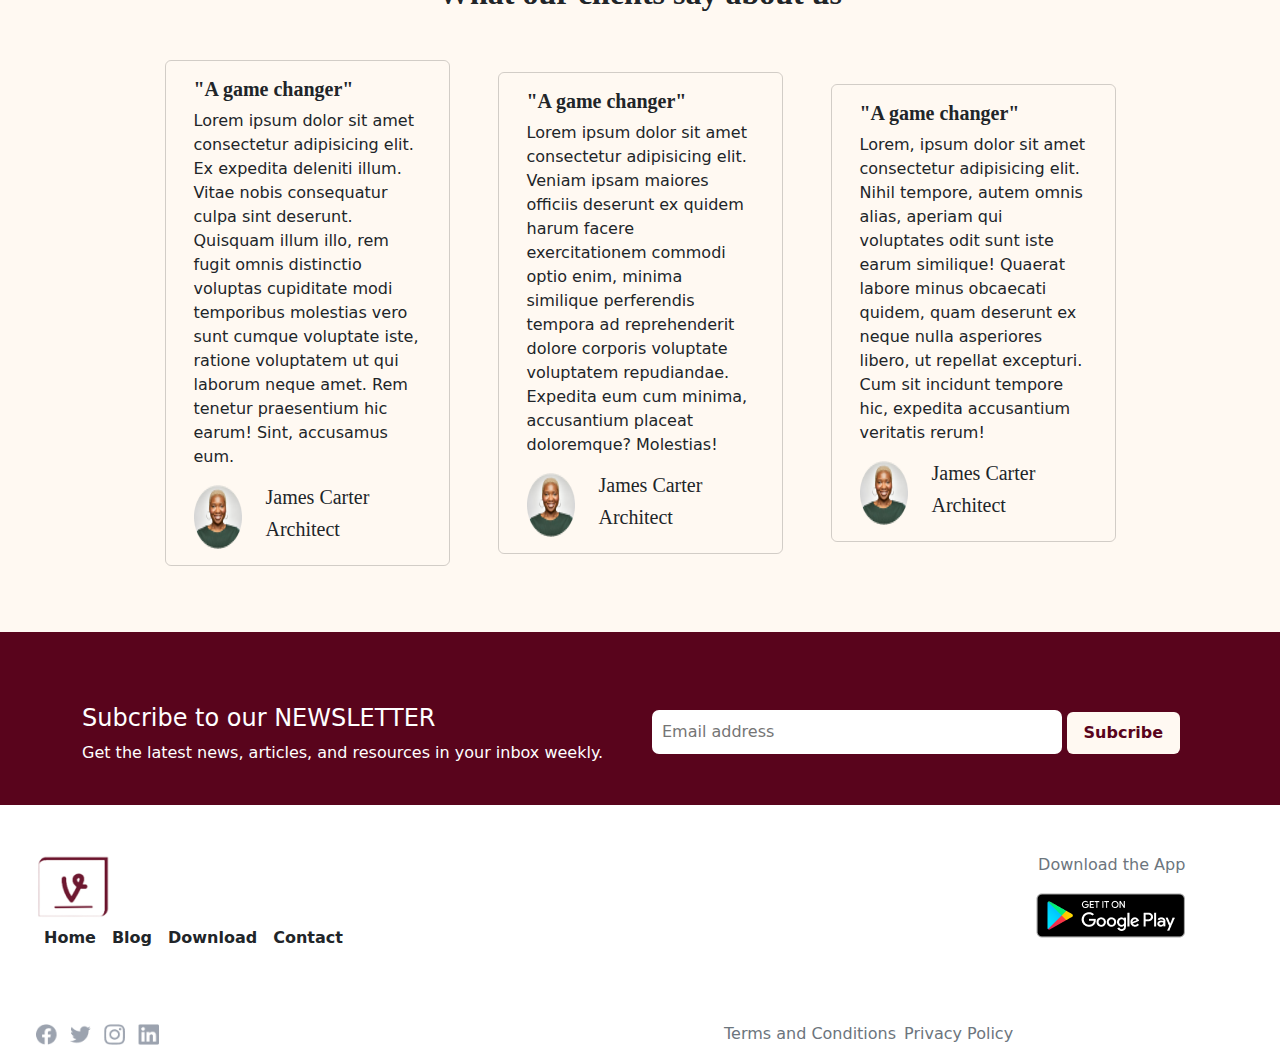
==== commit a2062e51: "made adjustment" ====
--- a/about.html
+++ b/about.html
@@ -50,7 +50,7 @@
             <p class="fs-5  ">Redefine the way you veiw your enviroment and interact with your imagination</p>
            </div>
             <div class="col-12 col-lg-6 text-end">
-            <img src="about/Frame 40651.svg" class="pt-5 w-25 ms-auto d-none d-md-block" alt="An image of hand holding a building" width="80%">
+            <img src="about/Frame 40651.svg" class="pt-5 w-25 ms-auto d-none d-lg-block" alt="An image of hand holding a building" width="80%">
            </div>
         </div>
         </div>
@@ -209,11 +209,11 @@
                 <h4 style="overflow-y: hidden;">Subcribe to our NEWSLETTER</h4>
                 <P>Get the latest news, articles, and resources in your inbox weekly.</P>
               </div>
-              <div class="col-12 col-md-6">
+              <form class="col-12 col-md-6">
                 <input type="email" placeholder="Email address" style="width: 75%; padding: 10px; border-radius: 7px; border: none;">
                 <button class="btn btn-ligh py-2 px-3 my-2 mt-md-2 fw-bold">Subcribe</button>
               </div>
-            </div>
+            </form>
           </div>
         </div>
         <div class="container-fluid mt-5">
--- a/about.css
+++ b/about.css
@@ -3,4 +3,5 @@
 }
 .AfirstSec {
     background-color: #14394c;
-}+}
+ --- a/homepage.css
+++ b/homepage.css
@@ -67,7 +67,7 @@
     background-color: transparent !important;
 }
 .frame-img {
-    width: 0%;
+    width: 90%;
     /* height: 330px; */
 }
 .sec8 {
@@ -84,6 +84,14 @@
 }
 .icons {
     width: 35%;
+}
+.d-xperience1 {
+    position: relative; 
+    left: -11px;
+    bottom: 1px;
+}
+footer {
+    overflow-x: hidden;
 }
 @media screen and (min-width:769px) {
     main {
